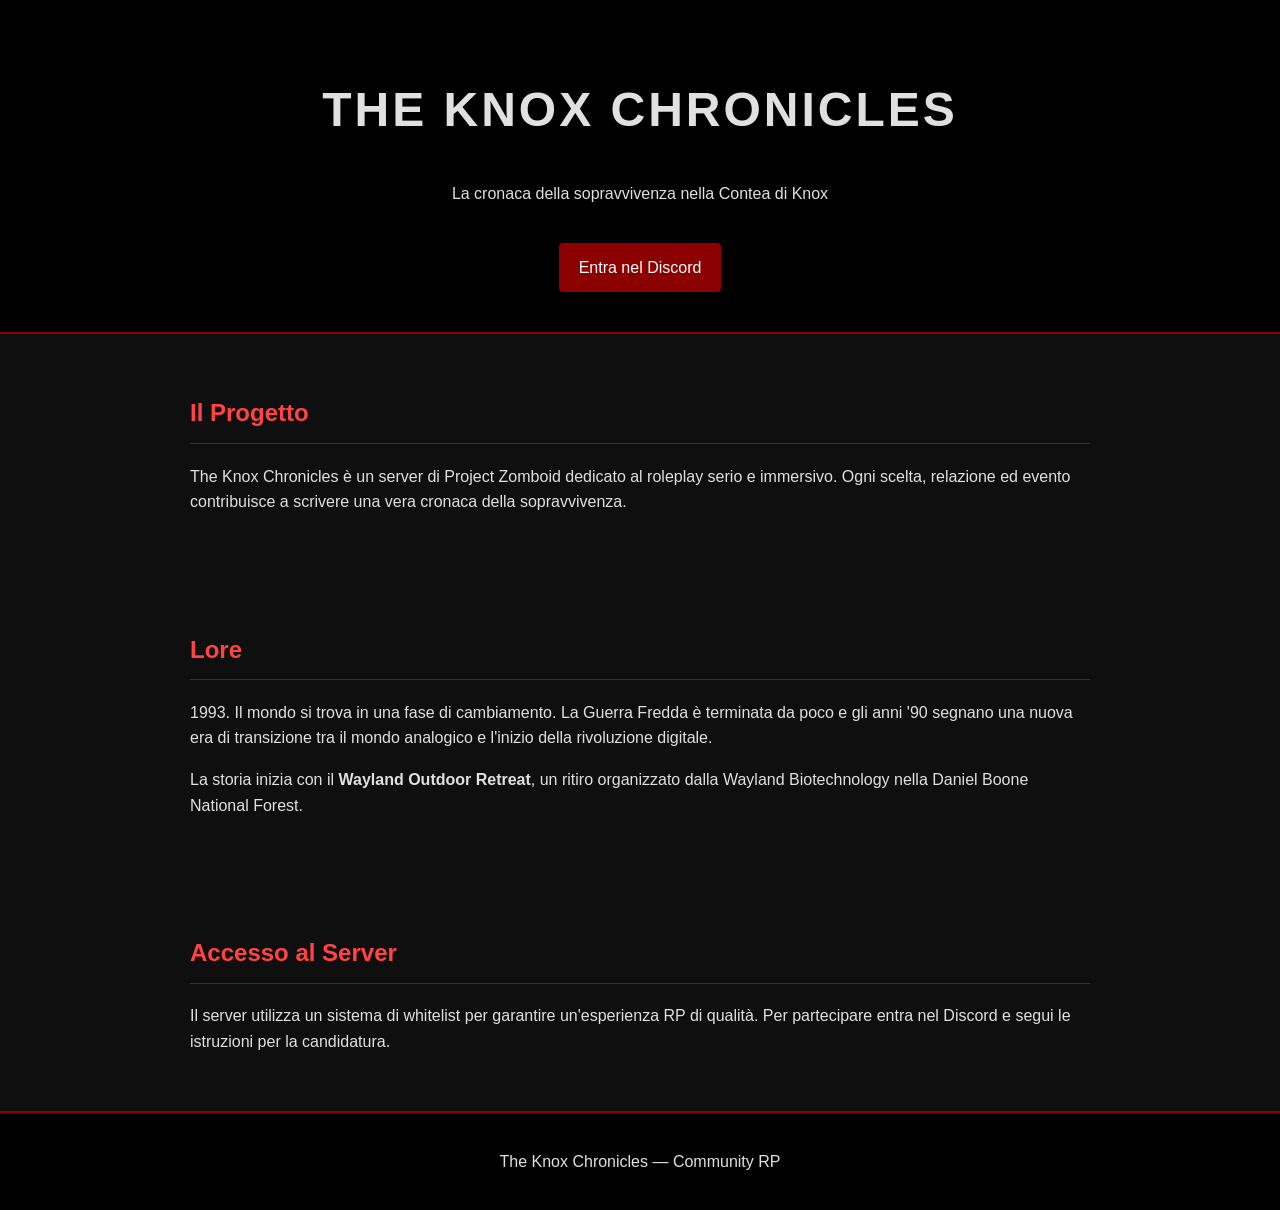
==== index.html @ f71d2acb "Create index.html" ====
<!DOCTYPE html>
<html lang="it">
<head>
<meta charset="UTF-8">
<title>The Knox Chronicles</title>
<style>

body{
font-family: Arial, sans-serif;
background:#0f0f0f;
color:#e0e0e0;
margin:0;
line-height:1.6;
}

header{
background:#000;
padding:40px;
text-align:center;
border-bottom:2px solid #8b0000;
}

h1{
font-size:48px;
letter-spacing:3px;
}

section{
max-width:900px;
margin:auto;
padding:40px 20px;
}

h2{
color:#ff4444;
border-bottom:1px solid #333;
padding-bottom:10px;
}

.discord{
display:inline-block;
padding:12px 20px;
background:#8b0000;
color:white;
text-decoration:none;
margin-top:20px;
border-radius:4px;
}

footer{
text-align:center;
padding:20px;
background:#000;
border-top:2px solid #8b0000;
}

</style>
</head>

<body>

<header>
<h1>THE KNOX CHRONICLES</h1>
<p>La cronaca della sopravvivenza nella Contea di Knox</p>
<a class="discord" href="https://discord.gg/CyHWagcdwy">Entra nel Discord</a>
</header>

<section>
<h2>Il Progetto</h2>
<p>
The Knox Chronicles è un server di Project Zomboid dedicato al roleplay serio e immersivo.
Ogni scelta, relazione ed evento contribuisce a scrivere una vera cronaca della sopravvivenza.
</p>
</section>

<section>
<h2>Lore</h2>
<p>
1993. Il mondo si trova in una fase di cambiamento. La Guerra Fredda è terminata da poco
e gli anni '90 segnano una nuova era di transizione tra il mondo analogico e l'inizio
della rivoluzione digitale.
</p>

<p>
La storia inizia con il <strong>Wayland Outdoor Retreat</strong>, un ritiro organizzato
dalla Wayland Biotechnology nella Daniel Boone National Forest.
</p>
</section>

<section>
<h2>Accesso al Server</h2>
<p>
Il server utilizza un sistema di whitelist per garantire un'esperienza RP di qualità.
Per partecipare entra nel Discord e segui le istruzioni per la candidatura.
</p>
</section>

<footer>
<p>The Knox Chronicles — Community RP</p>
</footer>

</body>
</html>
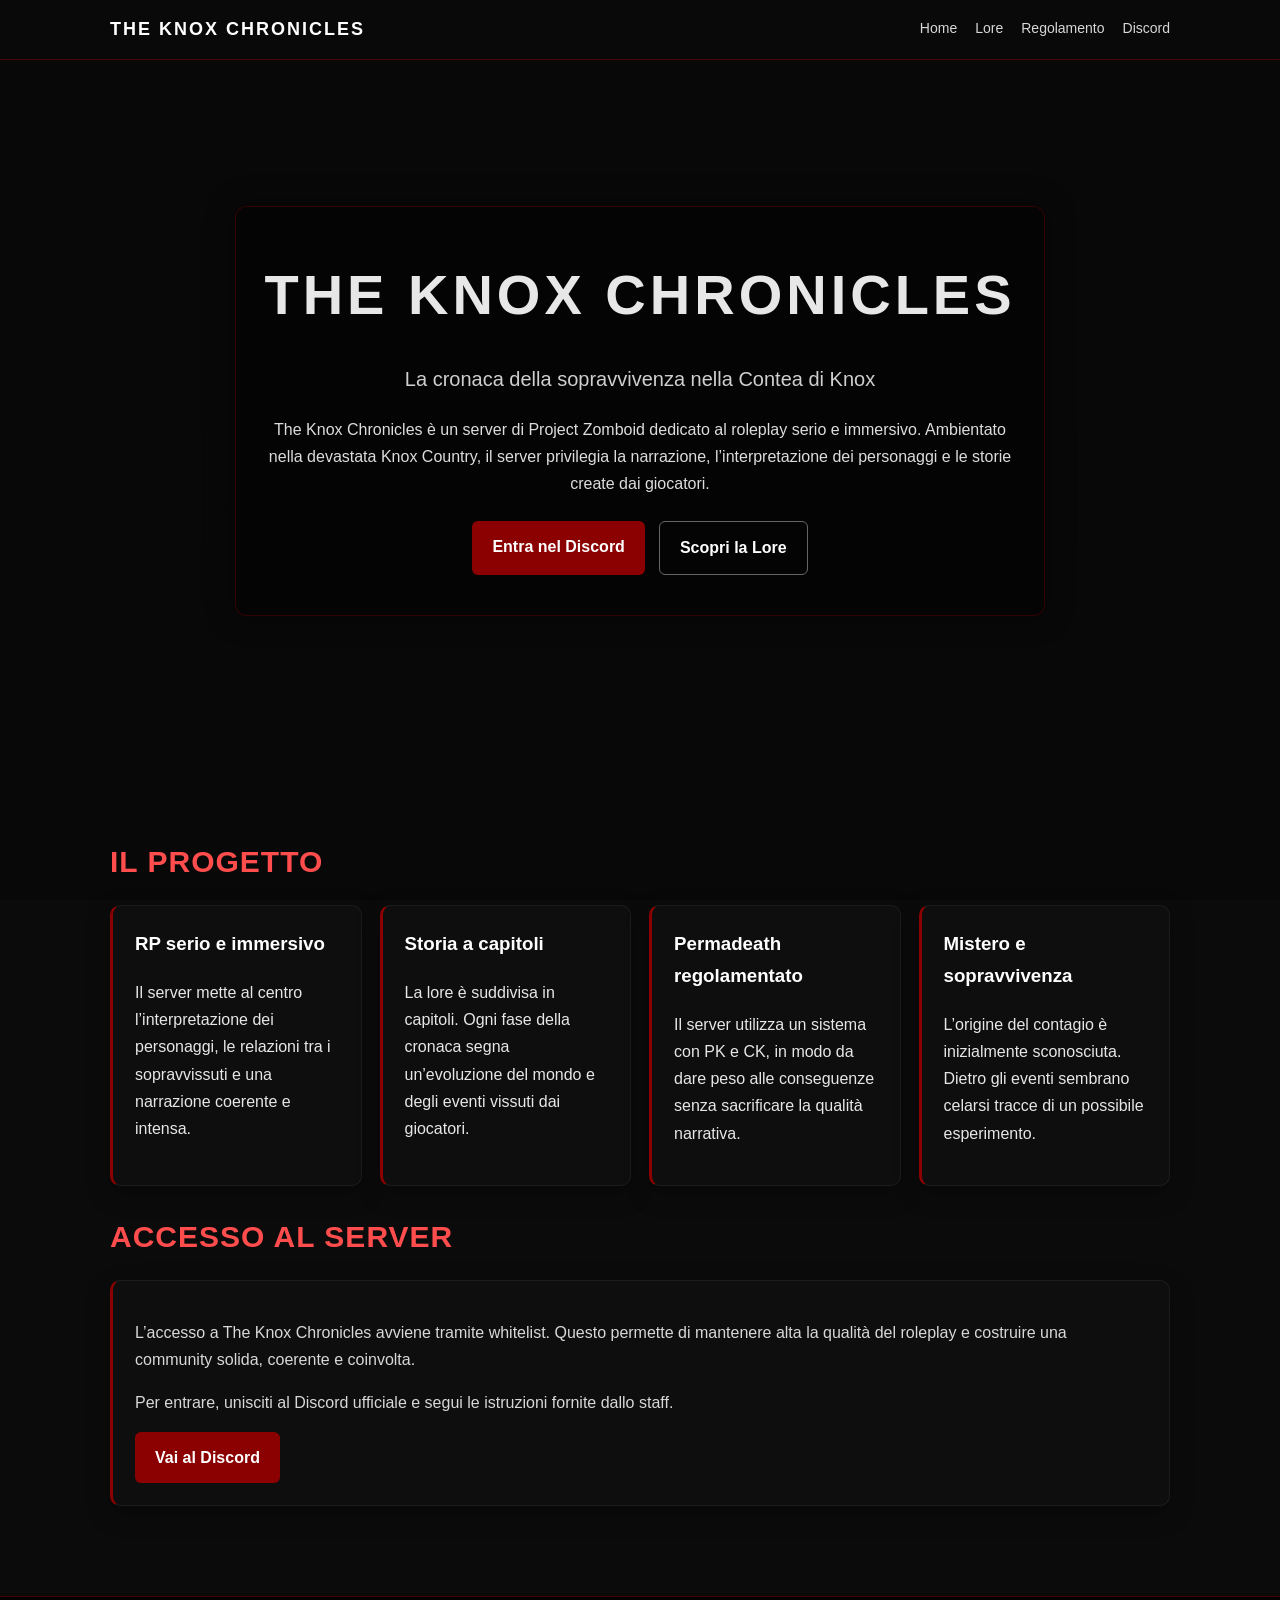
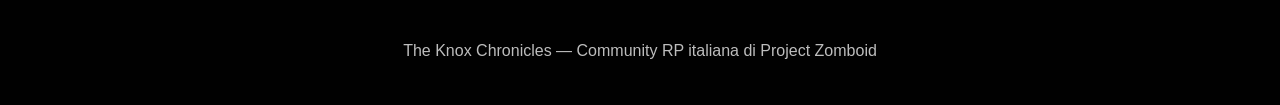
==== commit 919c4a32: "Update index.html" ====
--- a/index.html
+++ b/index.html
@@ -1,103 +1,92 @@
 <!DOCTYPE html>
 <html lang="it">
 <head>
-<meta charset="UTF-8">
-<title>The Knox Chronicles</title>
-<style>
+  <meta charset="UTF-8">
+  <meta name="viewport" content="width=device-width, initial-scale=1.0">
+  <title>The Knox Chronicles</title>
+  <link rel="stylesheet" href="style.css">
+</head>
+<body>
+  <nav class="navbar">
+    <div class="nav-container">
+      <div class="brand">THE KNOX CHRONICLES</div>
+      <div class="nav-links">
+        <a href="index.html">Home</a>
+        <a href="lore.html">Lore</a>
+        <a href="regolamento.html">Regolamento</a>
+        <a href="https://discord.gg/CyHWagcdwy" target="_blank">Discord</a>
+      </div>
+    </div>
+  </nav>
 
-body{
-font-family: Arial, sans-serif;
-background:#0f0f0f;
-color:#e0e0e0;
-margin:0;
-line-height:1.6;
-}
+  <header class="hero">
+    <div class="hero-content">
+      <h1>The Knox Chronicles</h1>
+      <p class="subtitle">La cronaca della sopravvivenza nella Contea di Knox</p>
+      <p class="lead">
+        The Knox Chronicles è un server di Project Zomboid dedicato al roleplay serio e immersivo.
+        Ambientato nella devastata Knox Country, il server privilegia la narrazione, l’interpretazione
+        dei personaggi e le storie create dai giocatori.
+      </p>
+      <div class="hero-buttons">
+        <a class="btn btn-primary" href="https://discord.gg/CyHWagcdwy" target="_blank">Entra nel Discord</a>
+        <a class="btn btn-secondary" href="lore.html">Scopri la Lore</a>
+      </div>
+    </div>
+  </header>
 
-header{
-background:#000;
-padding:40px;
-text-align:center;
-border-bottom:2px solid #8b0000;
-}
+  <main class="container">
+    <section class="section">
+      <h2 class="section-title">Il Progetto</h2>
+      <div class="grid">
+        <div class="card">
+          <h3>RP serio e immersivo</h3>
+          <p>
+            Il server mette al centro l’interpretazione dei personaggi, le relazioni tra i sopravvissuti
+            e una narrazione coerente e intensa.
+          </p>
+        </div>
+        <div class="card">
+          <h3>Storia a capitoli</h3>
+          <p>
+            La lore è suddivisa in capitoli. Ogni fase della cronaca segna un’evoluzione del mondo
+            e degli eventi vissuti dai giocatori.
+          </p>
+        </div>
+        <div class="card">
+          <h3>Permadeath regolamentato</h3>
+          <p>
+            Il server utilizza un sistema con PK e CK, in modo da dare peso alle conseguenze senza
+            sacrificare la qualità narrativa.
+          </p>
+        </div>
+        <div class="card">
+          <h3>Mistero e sopravvivenza</h3>
+          <p>
+            L’origine del contagio è inizialmente sconosciuta. Dietro gli eventi sembrano celarsi
+            tracce di un possibile esperimento.
+          </p>
+        </div>
+      </div>
+    </section>
 
-h1{
-font-size:48px;
-letter-spacing:3px;
-}
+    <section class="section">
+      <h2 class="section-title">Accesso al Server</h2>
+      <div class="card">
+        <p class="section-text">
+          L’accesso a The Knox Chronicles avviene tramite whitelist. Questo permette di mantenere
+          alta la qualità del roleplay e costruire una community solida, coerente e coinvolta.
+        </p>
+        <p class="section-text">
+          Per entrare, unisciti al Discord ufficiale e segui le istruzioni fornite dallo staff.
+        </p>
+        <a class="btn btn-primary" href="https://discord.gg/CyHWagcdwy" target="_blank">Vai al Discord</a>
+      </div>
+    </section>
+  </main>
 
-section{
-max-width:900px;
-margin:auto;
-padding:40px 20px;
-}
-
-h2{
-color:#ff4444;
-border-bottom:1px solid #333;
-padding-bottom:10px;
-}
-
-.discord{
-display:inline-block;
-padding:12px 20px;
-background:#8b0000;
-color:white;
-text-decoration:none;
-margin-top:20px;
-border-radius:4px;
-}
-
-footer{
-text-align:center;
-padding:20px;
-background:#000;
-border-top:2px solid #8b0000;
-}
-
-</style>
-</head>
-
-<body>
-
-<header>
-<h1>THE KNOX CHRONICLES</h1>
-<p>La cronaca della sopravvivenza nella Contea di Knox</p>
-<a class="discord" href="https://discord.gg/CyHWagcdwy">Entra nel Discord</a>
-</header>
-
-<section>
-<h2>Il Progetto</h2>
-<p>
-The Knox Chronicles è un server di Project Zomboid dedicato al roleplay serio e immersivo.
-Ogni scelta, relazione ed evento contribuisce a scrivere una vera cronaca della sopravvivenza.
-</p>
-</section>
-
-<section>
-<h2>Lore</h2>
-<p>
-1993. Il mondo si trova in una fase di cambiamento. La Guerra Fredda è terminata da poco
-e gli anni '90 segnano una nuova era di transizione tra il mondo analogico e l'inizio
-della rivoluzione digitale.
-</p>
-
-<p>
-La storia inizia con il <strong>Wayland Outdoor Retreat</strong>, un ritiro organizzato
-dalla Wayland Biotechnology nella Daniel Boone National Forest.
-</p>
-</section>
-
-<section>
-<h2>Accesso al Server</h2>
-<p>
-Il server utilizza un sistema di whitelist per garantire un'esperienza RP di qualità.
-Per partecipare entra nel Discord e segui le istruzioni per la candidatura.
-</p>
-</section>
-
-<footer>
-<p>The Knox Chronicles — Community RP</p>
-</footer>
-
+  <footer class="footer">
+    <p>The Knox Chronicles — Community RP italiana di Project Zomboid</p>
+  </footer>
 </body>
 </html>
--- a/style.css
+++ b/style.css
@@ -0,0 +1,248 @@
+* {
+  box-sizing: border-box;
+}
+
+html {
+  scroll-behavior: smooth;
+}
+
+body {
+  margin: 0;
+  font-family: Arial, sans-serif;
+  background: #0b0b0b;
+  color: #e7e7e7;
+  line-height: 1.7;
+  background-image:
+    linear-gradient(rgba(8, 8, 8, 0.92), rgba(8, 8, 8, 0.96)),
+    url("https://images.unsplash.com/photo-1500530855697-b586d89ba3ee?auto=format&fit=crop&w=1600&q=80");
+  background-size: cover;
+  background-position: center;
+  background-attachment: fixed;
+}
+
+a {
+  color: inherit;
+  text-decoration: none;
+}
+
+.navbar {
+  position: sticky;
+  top: 0;
+  z-index: 1000;
+  background: rgba(10, 10, 10, 0.92);
+  backdrop-filter: blur(6px);
+  border-bottom: 1px solid rgba(139, 0, 0, 0.5);
+}
+
+.nav-container {
+  max-width: 1100px;
+  margin: 0 auto;
+  padding: 14px 20px;
+  display: flex;
+  justify-content: space-between;
+  align-items: center;
+}
+
+.brand {
+  font-size: 18px;
+  font-weight: bold;
+  letter-spacing: 2px;
+  color: #ffffff;
+}
+
+.nav-links {
+  display: flex;
+  gap: 18px;
+  flex-wrap: wrap;
+}
+
+.nav-links a {
+  color: #d7d7d7;
+  font-size: 14px;
+  transition: 0.2s ease;
+}
+
+.nav-links a:hover {
+  color: #ff4d4d;
+}
+
+.hero {
+  min-height: 78vh;
+  display: flex;
+  align-items: center;
+  justify-content: center;
+  text-align: center;
+  padding: 80px 20px;
+}
+
+.hero-content {
+  max-width: 900px;
+  background: rgba(0, 0, 0, 0.45);
+  border: 1px solid rgba(139, 0, 0, 0.35);
+  padding: 40px 24px;
+  border-radius: 12px;
+  box-shadow: 0 0 30px rgba(0,0,0,0.45);
+}
+
+.hero h1 {
+  margin: 0 0 10px;
+  font-size: 56px;
+  letter-spacing: 4px;
+  text-transform: uppercase;
+}
+
+.subtitle {
+  color: #cfcfcf;
+  font-size: 20px;
+  margin-bottom: 20px;
+}
+
+.lead {
+  color: #dddddd;
+  max-width: 760px;
+  margin: 0 auto 24px;
+}
+
+.hero-buttons {
+  display: flex;
+  justify-content: center;
+  gap: 14px;
+  flex-wrap: wrap;
+  margin-top: 20px;
+}
+
+.btn {
+  display: inline-block;
+  padding: 12px 20px;
+  border-radius: 6px;
+  font-weight: bold;
+  transition: 0.2s ease;
+}
+
+.btn-primary {
+  background: #8b0000;
+  color: #fff;
+}
+
+.btn-primary:hover {
+  background: #a30000;
+}
+
+.btn-secondary {
+  background: transparent;
+  color: #fff;
+  border: 1px solid #666;
+}
+
+.btn-secondary:hover {
+  border-color: #ff4d4d;
+  color: #ff4d4d;
+}
+
+.container {
+  max-width: 1100px;
+  margin: 0 auto;
+  padding: 50px 20px;
+}
+
+.grid {
+  display: grid;
+  grid-template-columns: repeat(auto-fit, minmax(240px, 1fr));
+  gap: 18px;
+}
+
+.card {
+  background: rgba(15, 15, 15, 0.88);
+  border: 1px solid rgba(255, 255, 255, 0.06);
+  border-left: 3px solid #8b0000;
+  border-radius: 10px;
+  padding: 22px;
+  box-shadow: 0 8px 24px rgba(0,0,0,0.25);
+}
+
+.card h3 {
+  margin-top: 0;
+  color: #ffffff;
+}
+
+.section {
+  margin-top: 10px;
+}
+
+.section-title {
+  font-size: 30px;
+  color: #ff4d4d;
+  margin-bottom: 18px;
+  text-transform: uppercase;
+  letter-spacing: 1px;
+}
+
+.section-text {
+  color: #d8d8d8;
+}
+
+.page-header {
+  padding: 70px 20px 30px;
+  text-align: center;
+}
+
+.page-header h1 {
+  font-size: 44px;
+  margin-bottom: 10px;
+  letter-spacing: 3px;
+  text-transform: uppercase;
+}
+
+.content-panel {
+  max-width: 1000px;
+  margin: 0 auto 50px;
+  padding: 28px;
+  background: rgba(12, 12, 12, 0.9);
+  border: 1px solid rgba(139, 0, 0, 0.35);
+  border-radius: 12px;
+}
+
+.content-panel h2 {
+  color: #ff4d4d;
+  margin-top: 28px;
+}
+
+.content-panel h3 {
+  color: #ffffff;
+  margin-top: 22px;
+}
+
+.rule {
+  margin-bottom: 18px;
+  padding-left: 14px;
+  border-left: 2px solid #8b0000;
+}
+
+.footer {
+  text-align: center;
+  padding: 24px 20px;
+  background: rgba(0,0,0,0.9);
+  border-top: 1px solid rgba(139, 0, 0, 0.5);
+  color: #bdbdbd;
+  margin-top: 40px;
+}
+
+.small {
+  font-size: 14px;
+  color: #bdbdbd;
+}
+
+@media (max-width: 700px) {
+  .hero h1 {
+    font-size: 34px;
+  }
+
+  .subtitle {
+    font-size: 17px;
+  }
+
+  .nav-container {
+    flex-direction: column;
+    gap: 10px;
+  }
+}
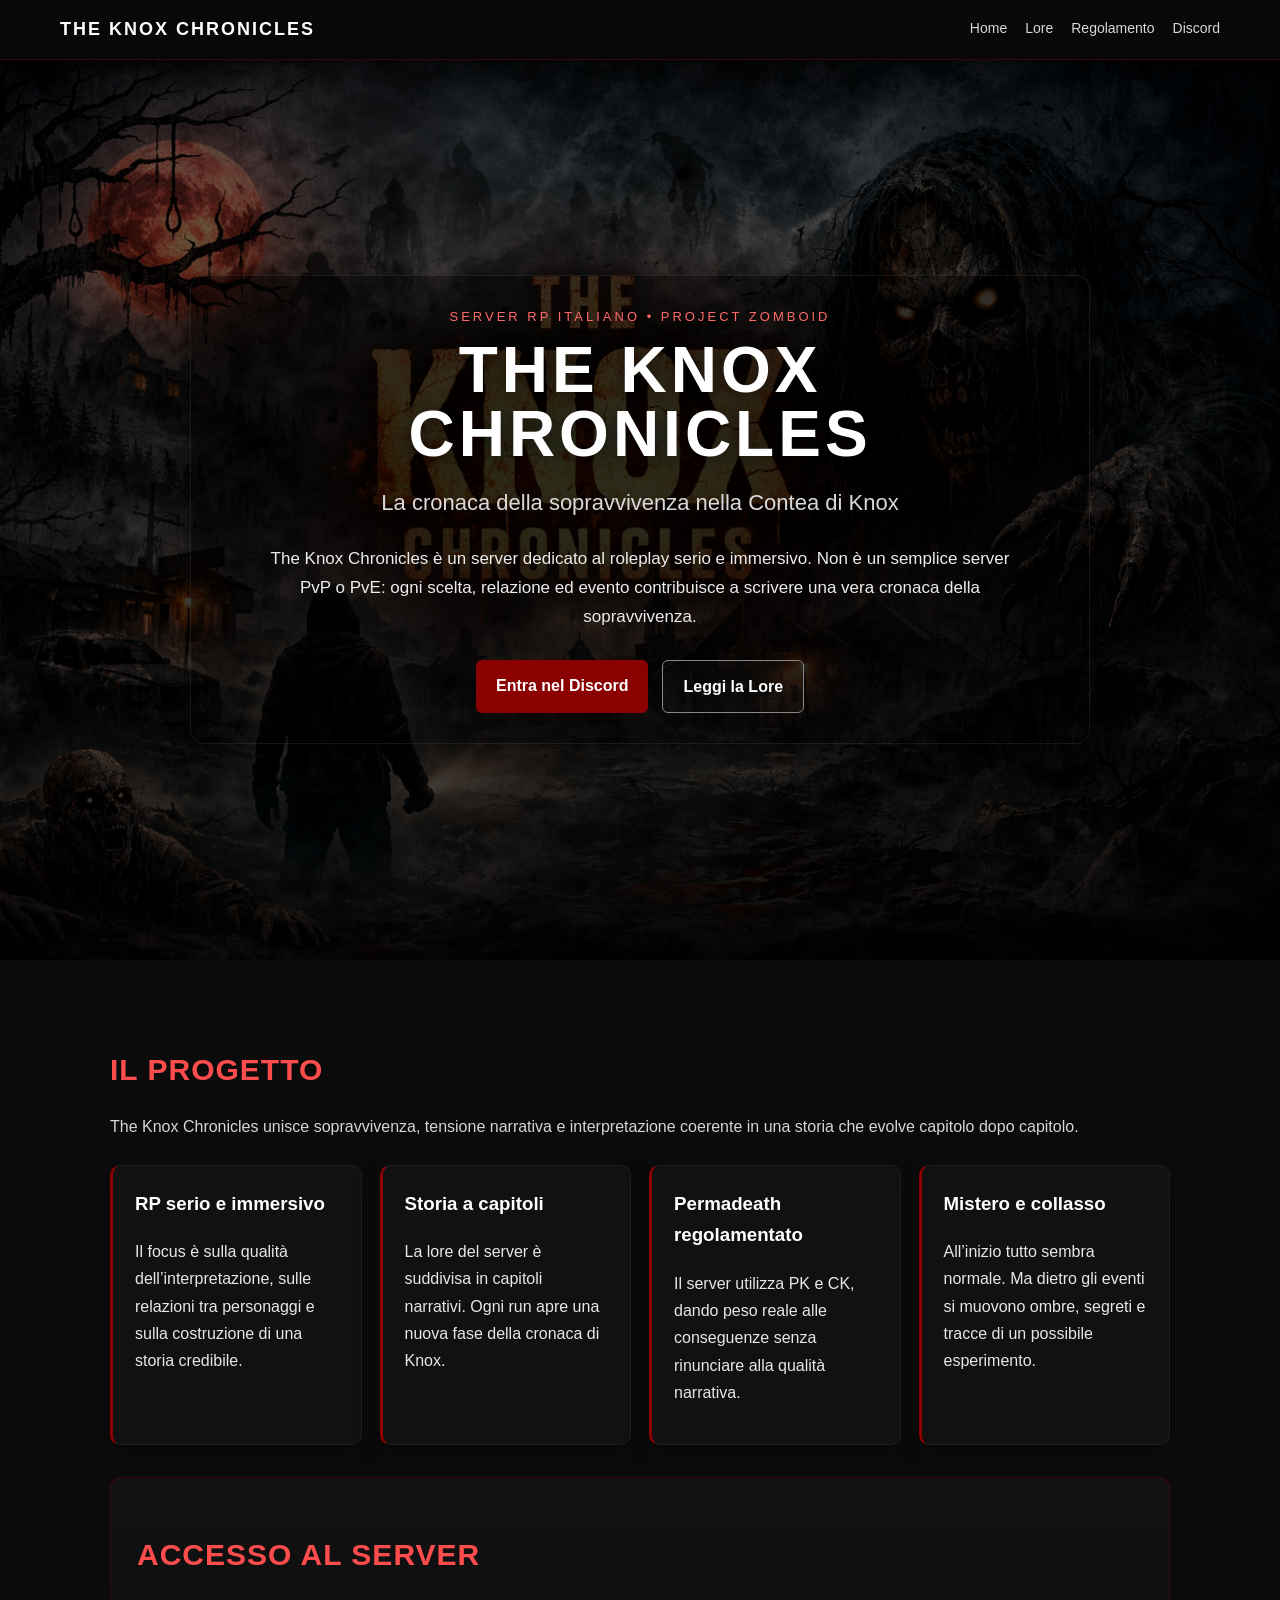
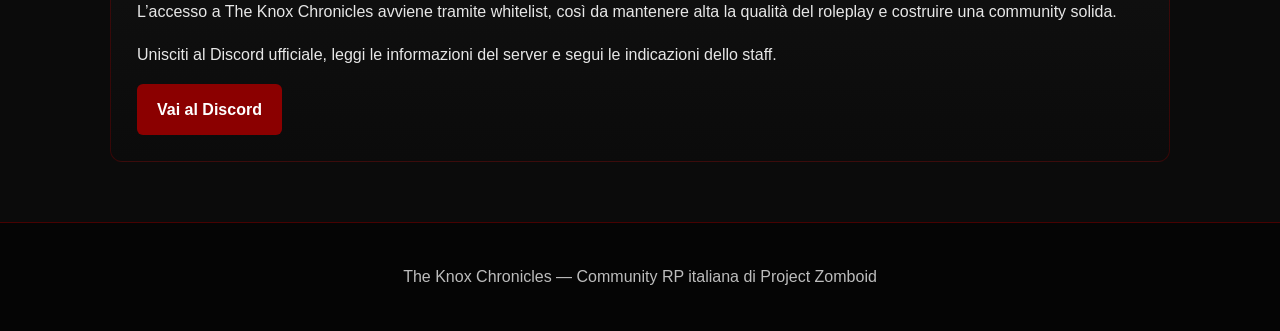
==== commit 51881fae: "Update index.html" ====
--- a/index.html
+++ b/index.html
@@ -21,64 +21,72 @@
 
   <header class="hero">
     <div class="hero-content">
+      <div class="hero-kicker">Server RP italiano • Project Zomboid</div>
       <h1>The Knox Chronicles</h1>
       <p class="subtitle">La cronaca della sopravvivenza nella Contea di Knox</p>
       <p class="lead">
-        The Knox Chronicles è un server di Project Zomboid dedicato al roleplay serio e immersivo.
-        Ambientato nella devastata Knox Country, il server privilegia la narrazione, l’interpretazione
-        dei personaggi e le storie create dai giocatori.
+        The Knox Chronicles è un server dedicato al roleplay serio e immersivo.
+        Non è un semplice server PvP o PvE: ogni scelta, relazione ed evento contribuisce
+        a scrivere una vera cronaca della sopravvivenza.
       </p>
       <div class="hero-buttons">
         <a class="btn btn-primary" href="https://discord.gg/CyHWagcdwy" target="_blank">Entra nel Discord</a>
-        <a class="btn btn-secondary" href="lore.html">Scopri la Lore</a>
+        <a class="btn btn-secondary" href="lore.html">Leggi la Lore</a>
       </div>
     </div>
   </header>
 
   <main class="container">
-    <section class="section">
+    <section>
       <h2 class="section-title">Il Progetto</h2>
+      <p class="section-intro">
+        The Knox Chronicles unisce sopravvivenza, tensione narrativa e interpretazione coerente
+        in una storia che evolve capitolo dopo capitolo.
+      </p>
+
       <div class="grid">
         <div class="card">
           <h3>RP serio e immersivo</h3>
           <p>
-            Il server mette al centro l’interpretazione dei personaggi, le relazioni tra i sopravvissuti
-            e una narrazione coerente e intensa.
+            Il focus è sulla qualità dell’interpretazione, sulle relazioni tra personaggi
+            e sulla costruzione di una storia credibile.
           </p>
         </div>
+
         <div class="card">
           <h3>Storia a capitoli</h3>
           <p>
-            La lore è suddivisa in capitoli. Ogni fase della cronaca segna un’evoluzione del mondo
-            e degli eventi vissuti dai giocatori.
+            La lore del server è suddivisa in capitoli narrativi. Ogni run apre una nuova fase
+            della cronaca di Knox.
           </p>
         </div>
+
         <div class="card">
           <h3>Permadeath regolamentato</h3>
           <p>
-            Il server utilizza un sistema con PK e CK, in modo da dare peso alle conseguenze senza
-            sacrificare la qualità narrativa.
+            Il server utilizza PK e CK, dando peso reale alle conseguenze senza rinunciare
+            alla qualità narrativa.
           </p>
         </div>
+
         <div class="card">
-          <h3>Mistero e sopravvivenza</h3>
+          <h3>Mistero e collasso</h3>
           <p>
-            L’origine del contagio è inizialmente sconosciuta. Dietro gli eventi sembrano celarsi
-            tracce di un possibile esperimento.
+            All’inizio tutto sembra normale. Ma dietro gli eventi si muovono ombre, segreti
+            e tracce di un possibile esperimento.
           </p>
         </div>
       </div>
-    </section>
 
-    <section class="section">
-      <h2 class="section-title">Accesso al Server</h2>
-      <div class="card">
-        <p class="section-text">
-          L’accesso a The Knox Chronicles avviene tramite whitelist. Questo permette di mantenere
-          alta la qualità del roleplay e costruire una community solida, coerente e coinvolta.
+      <div class="cta-panel">
+        <h2 class="section-title">Accesso al Server</h2>
+        <p>
+          L’accesso a The Knox Chronicles avviene tramite whitelist, così da mantenere alta
+          la qualità del roleplay e costruire una community solida.
         </p>
-        <p class="section-text">
-          Per entrare, unisciti al Discord ufficiale e segui le istruzioni fornite dallo staff.
+        <p>
+          Unisciti al Discord ufficiale, leggi le informazioni del server e segui le indicazioni
+          dello staff.
         </p>
         <a class="btn btn-primary" href="https://discord.gg/CyHWagcdwy" target="_blank">Vai al Discord</a>
       </div>
--- a/style.css
+++ b/style.css
@@ -12,12 +12,6 @@
   background: #0b0b0b;
   color: #e7e7e7;
   line-height: 1.7;
-  background-image:
-    linear-gradient(rgba(8, 8, 8, 0.92), rgba(8, 8, 8, 0.96)),
-    url("https://images.unsplash.com/photo-1500530855697-b586d89ba3ee?auto=format&fit=crop&w=1600&q=80");
-  background-size: cover;
-  background-position: center;
-  background-attachment: fixed;
 }
 
 a {
@@ -29,13 +23,13 @@
   position: sticky;
   top: 0;
   z-index: 1000;
-  background: rgba(10, 10, 10, 0.92);
+  background: rgba(8, 8, 8, 0.9);
   backdrop-filter: blur(6px);
-  border-bottom: 1px solid rgba(139, 0, 0, 0.5);
+  border-bottom: 1px solid rgba(139, 0, 0, 0.4);
 }
 
 .nav-container {
-  max-width: 1100px;
+  max-width: 1200px;
   margin: 0 auto;
   padding: 14px 20px;
   display: flex;
@@ -47,7 +41,7 @@
   font-size: 18px;
   font-weight: bold;
   letter-spacing: 2px;
-  color: #ffffff;
+  color: #fff;
 }
 
 .nav-links {
@@ -63,44 +57,62 @@
 }
 
 .nav-links a:hover {
-  color: #ff4d4d;
+  color: #ff5c5c;
 }
 
 .hero {
-  min-height: 78vh;
+  min-height: 100vh;
   display: flex;
   align-items: center;
   justify-content: center;
+  padding: 80px 20px;
   text-align: center;
-  padding: 80px 20px;
+  background-image:
+    linear-gradient(rgba(0, 0, 0, 0.55), rgba(0, 0, 0, 0.82)),
+    url("image.png");
+  background-size: cover;
+  background-position: center;
+  background-repeat: no-repeat;
 }
 
 .hero-content {
   max-width: 900px;
+  padding: 30px;
+  border-radius: 14px;
   background: rgba(0, 0, 0, 0.45);
-  border: 1px solid rgba(139, 0, 0, 0.35);
-  padding: 40px 24px;
-  border-radius: 12px;
-  box-shadow: 0 0 30px rgba(0,0,0,0.45);
+  border: 1px solid rgba(255, 255, 255, 0.08);
+  box-shadow: 0 10px 30px rgba(0,0,0,0.45);
+}
+
+.hero-kicker {
+  color: #ff6a6a;
+  text-transform: uppercase;
+  letter-spacing: 3px;
+  font-size: 13px;
+  margin-bottom: 10px;
 }
 
 .hero h1 {
-  margin: 0 0 10px;
-  font-size: 56px;
+  margin: 0;
+  font-size: 64px;
+  line-height: 1;
+  text-transform: uppercase;
   letter-spacing: 4px;
-  text-transform: uppercase;
+  color: #ffffff;
+  text-shadow: 0 4px 18px rgba(0,0,0,0.65);
 }
 
 .subtitle {
-  color: #cfcfcf;
-  font-size: 20px;
-  margin-bottom: 20px;
+  margin-top: 18px;
+  font-size: 22px;
+  color: #d9d9d9;
 }
 
 .lead {
-  color: #dddddd;
   max-width: 760px;
-  margin: 0 auto 24px;
+  margin: 24px auto 0;
+  color: #ececec;
+  font-size: 17px;
 }
 
 .hero-buttons {
@@ -108,7 +120,7 @@
   justify-content: center;
   gap: 14px;
   flex-wrap: wrap;
-  margin-top: 20px;
+  margin-top: 28px;
 }
 
 .btn {
@@ -129,20 +141,33 @@
 }
 
 .btn-secondary {
-  background: transparent;
-  color: #fff;
-  border: 1px solid #666;
+  border: 1px solid #888;
+  color: #fff;
+  background: rgba(255,255,255,0.02);
 }
 
 .btn-secondary:hover {
-  border-color: #ff4d4d;
-  color: #ff4d4d;
+  border-color: #ff5c5c;
+  color: #ff5c5c;
 }
 
 .container {
   max-width: 1100px;
   margin: 0 auto;
-  padding: 50px 20px;
+  padding: 60px 20px;
+}
+
+.section-title {
+  font-size: 30px;
+  color: #ff4d4d;
+  margin-bottom: 18px;
+  text-transform: uppercase;
+  letter-spacing: 1px;
+}
+
+.section-intro {
+  color: #d5d5d5;
+  margin-bottom: 24px;
 }
 
 .grid {
@@ -152,38 +177,31 @@
 }
 
 .card {
-  background: rgba(15, 15, 15, 0.88);
-  border: 1px solid rgba(255, 255, 255, 0.06);
+  background: #111111;
+  border: 1px solid rgba(255,255,255,0.06);
   border-left: 3px solid #8b0000;
   border-radius: 10px;
   padding: 22px;
-  box-shadow: 0 8px 24px rgba(0,0,0,0.25);
+  box-shadow: 0 8px 24px rgba(0,0,0,0.22);
 }
 
 .card h3 {
   margin-top: 0;
-  color: #ffffff;
-}
-
-.section {
-  margin-top: 10px;
-}
-
-.section-title {
-  font-size: 30px;
-  color: #ff4d4d;
-  margin-bottom: 18px;
-  text-transform: uppercase;
-  letter-spacing: 1px;
-}
-
-.section-text {
-  color: #d8d8d8;
+  color: #fff;
+}
+
+.cta-panel {
+  margin-top: 32px;
+  background: linear-gradient(180deg, #121212, #0b0b0b);
+  border: 1px solid rgba(139,0,0,0.35);
+  border-radius: 12px;
+  padding: 26px;
 }
 
 .page-header {
   padding: 70px 20px 30px;
   text-align: center;
+  background: linear-gradient(rgba(0,0,0,0.65), rgba(0,0,0,0.85));
 }
 
 .page-header h1 {
@@ -193,11 +211,16 @@
   text-transform: uppercase;
 }
 
+.small {
+  font-size: 14px;
+  color: #bdbdbd;
+}
+
 .content-panel {
   max-width: 1000px;
   margin: 0 auto 50px;
   padding: 28px;
-  background: rgba(12, 12, 12, 0.9);
+  background: rgba(12, 12, 12, 0.95);
   border: 1px solid rgba(139, 0, 0, 0.35);
   border-radius: 12px;
 }
@@ -221,24 +244,23 @@
 .footer {
   text-align: center;
   padding: 24px 20px;
-  background: rgba(0,0,0,0.9);
+  background: #050505;
   border-top: 1px solid rgba(139, 0, 0, 0.5);
   color: #bdbdbd;
-  margin-top: 40px;
-}
-
-.small {
-  font-size: 14px;
-  color: #bdbdbd;
-}
-
-@media (max-width: 700px) {
+}
+
+@media (max-width: 768px) {
   .hero h1 {
-    font-size: 34px;
+    font-size: 38px;
+    letter-spacing: 2px;
   }
 
   .subtitle {
-    font-size: 17px;
+    font-size: 18px;
+  }
+
+  .lead {
+    font-size: 16px;
   }
 
   .nav-container {
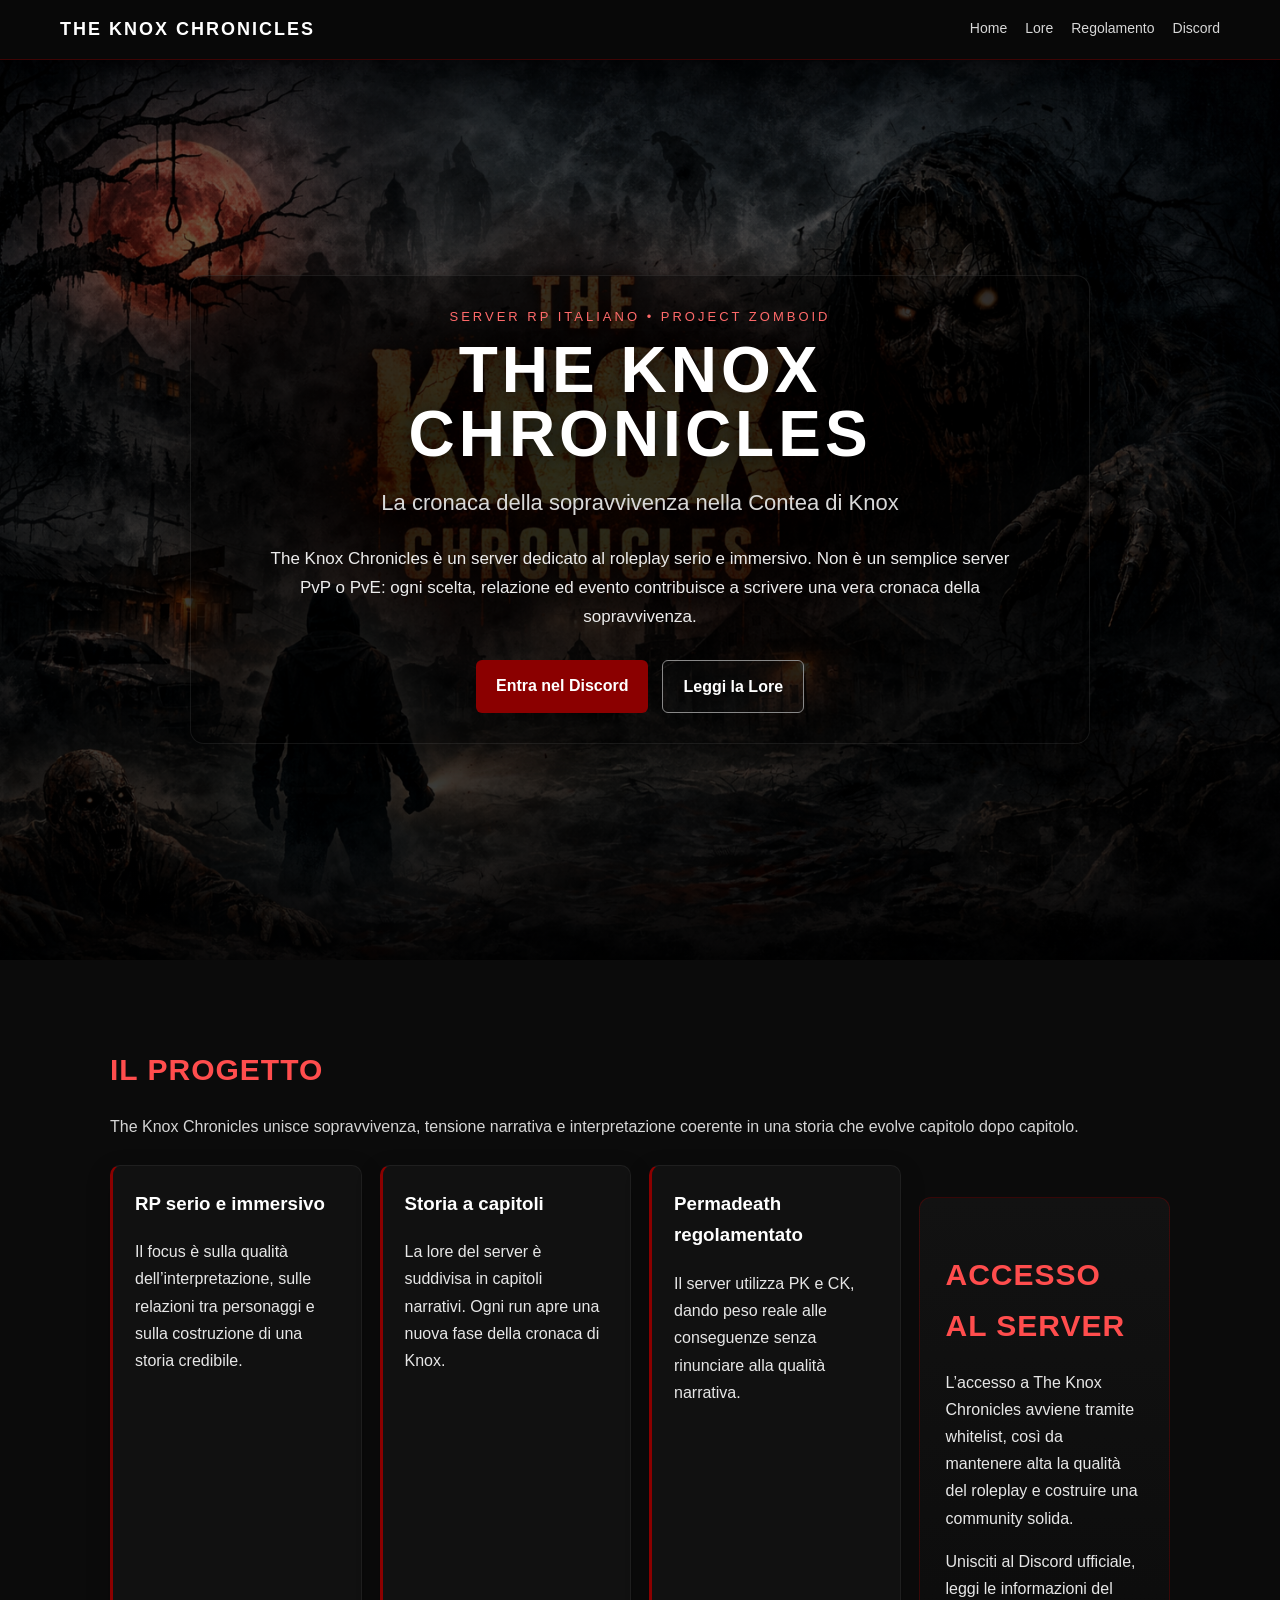
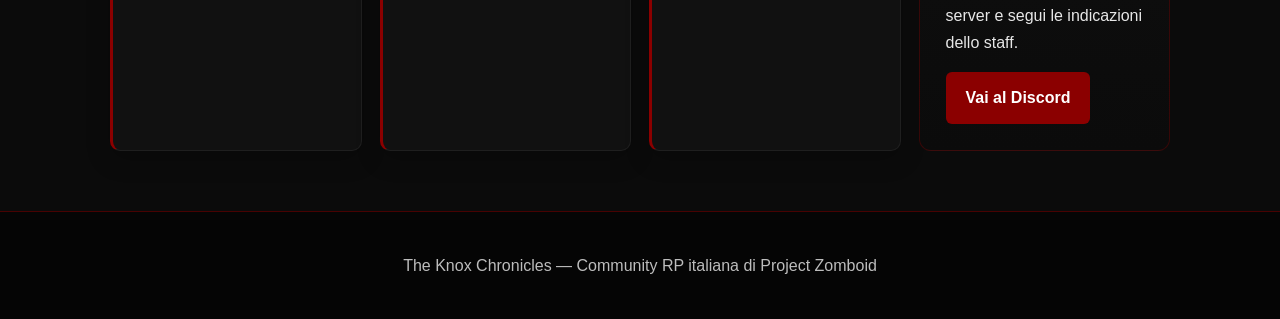
==== commit 01e2eb42: "Update index.html" ====
--- a/index.html
+++ b/index.html
@@ -69,15 +69,6 @@
           </p>
         </div>
 
-        <div class="card">
-          <h3>Mistero e collasso</h3>
-          <p>
-            All’inizio tutto sembra normale. Ma dietro gli eventi si muovono ombre, segreti
-            e tracce di un possibile esperimento.
-          </p>
-        </div>
-      </div>
-
       <div class="cta-panel">
         <h2 class="section-title">Accesso al Server</h2>
         <p>
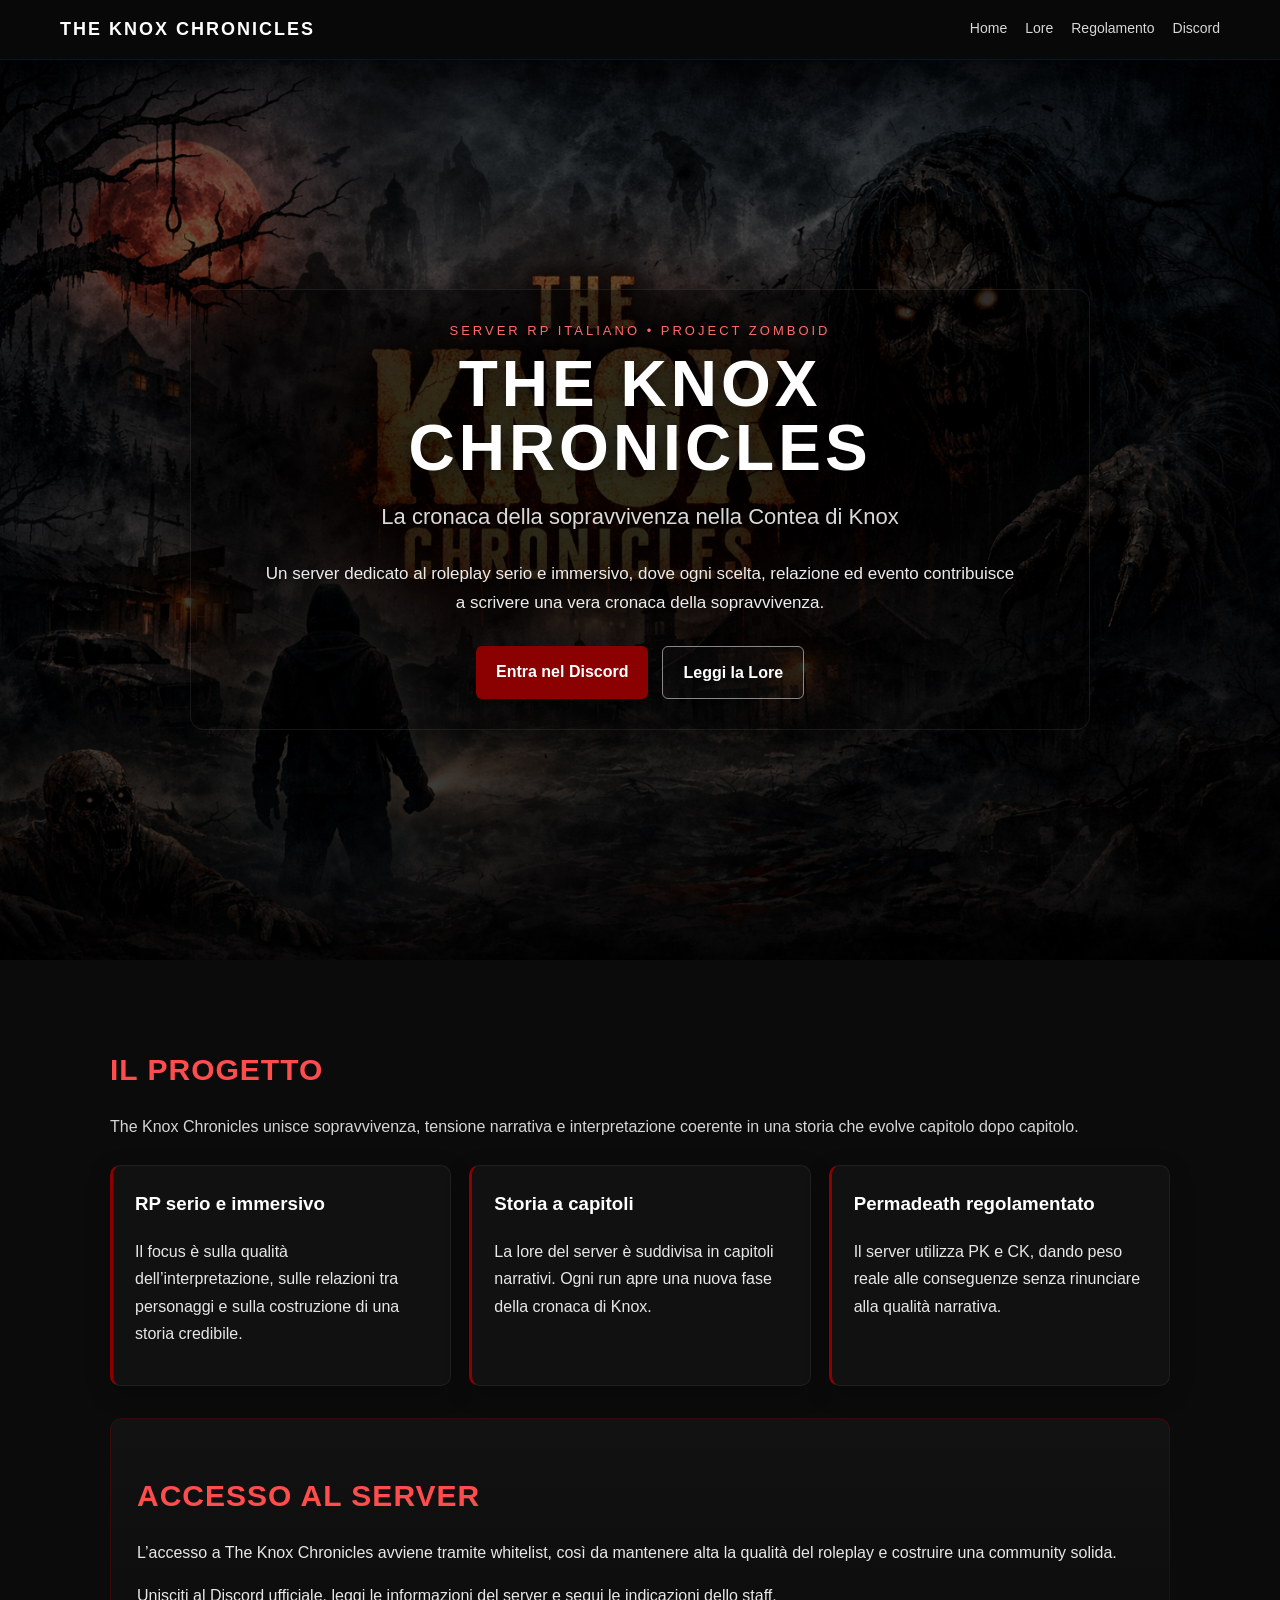
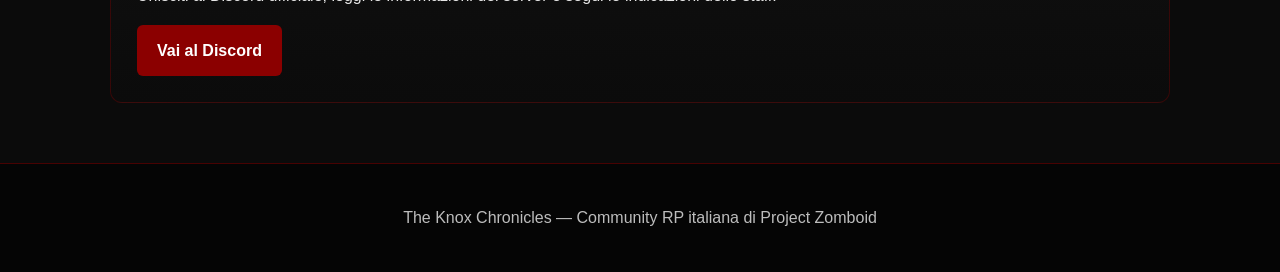
==== commit 9c136ef6: "Update index.html" ====
--- a/index.html
+++ b/index.html
@@ -19,15 +19,15 @@
     </div>
   </nav>
 
-  <header class="hero">
-    <div class="hero-content">
+  <header class="hero hero-poster">
+    <div class="hero-overlay"></div>
+    <div class="hero-content poster-content">
       <div class="hero-kicker">Server RP italiano • Project Zomboid</div>
       <h1>The Knox Chronicles</h1>
       <p class="subtitle">La cronaca della sopravvivenza nella Contea di Knox</p>
       <p class="lead">
-        The Knox Chronicles è un server dedicato al roleplay serio e immersivo.
-        Non è un semplice server PvP o PvE: ogni scelta, relazione ed evento contribuisce
-        a scrivere una vera cronaca della sopravvivenza.
+        Un server dedicato al roleplay serio e immersivo, dove ogni scelta, relazione
+        ed evento contribuisce a scrivere una vera cronaca della sopravvivenza.
       </p>
       <div class="hero-buttons">
         <a class="btn btn-primary" href="https://discord.gg/CyHWagcdwy" target="_blank">Entra nel Discord</a>
@@ -68,6 +68,7 @@
             alla qualità narrativa.
           </p>
         </div>
+      </div>
 
       <div class="cta-panel">
         <h2 class="section-title">Accesso al Server</h2>
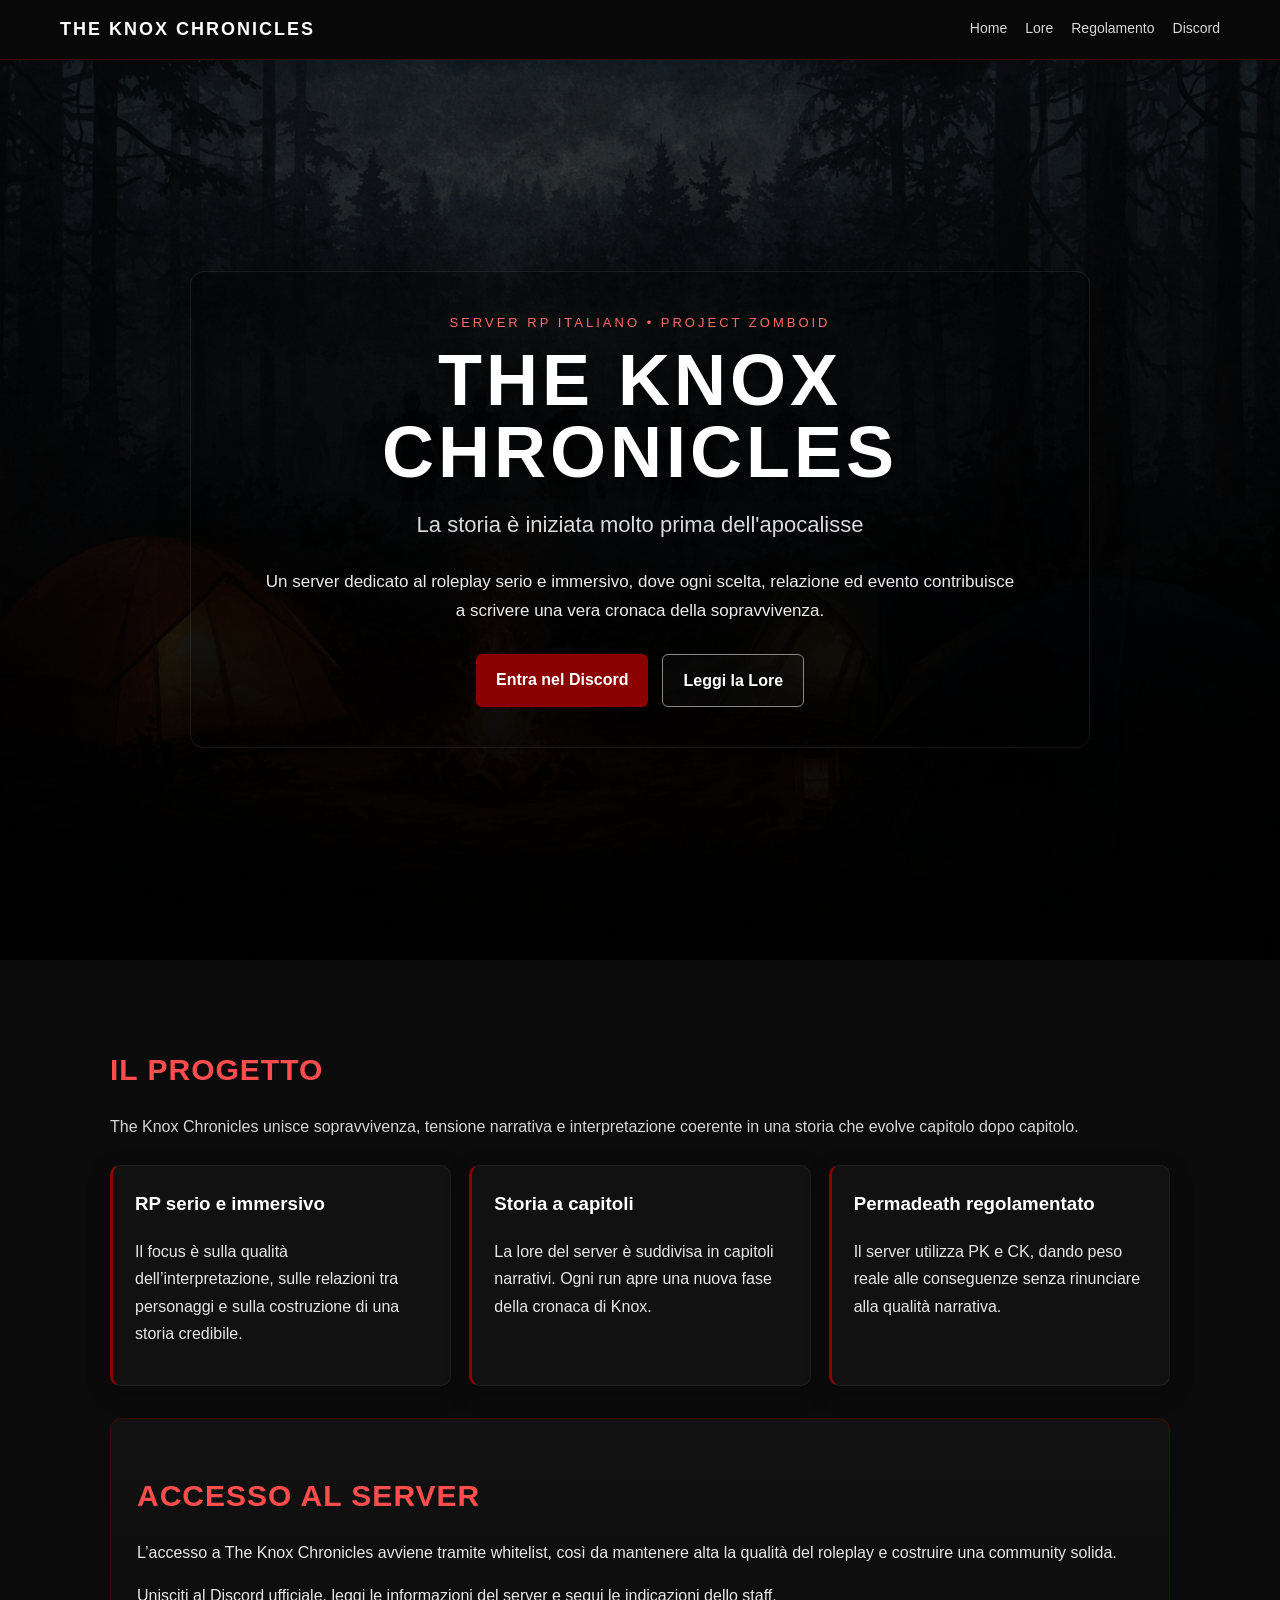
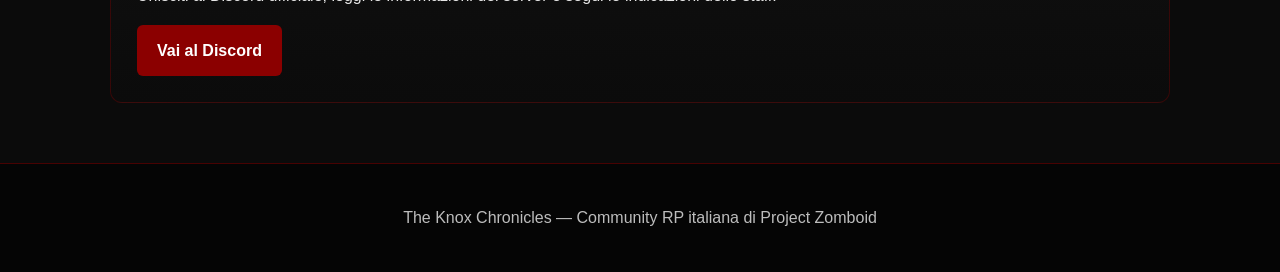
==== commit d6771551: "Update index.html" ====
--- a/index.html
+++ b/index.html
@@ -24,7 +24,7 @@
     <div class="hero-content poster-content">
       <div class="hero-kicker">Server RP italiano • Project Zomboid</div>
       <h1>The Knox Chronicles</h1>
-      <p class="subtitle">La cronaca della sopravvivenza nella Contea di Knox</p>
+      <p class="subtitle">La storia è iniziata molto prima dell'apocalisse</p>
       <p class="lead">
         Un server dedicato al roleplay serio e immersivo, dove ogni scelta, relazione
         ed evento contribuisce a scrivere una vera cronaca della sopravvivenza.
--- a/style.css
+++ b/style.css
@@ -61,18 +61,30 @@
 }
 
 .hero {
+  position: relative;
   min-height: 100vh;
   display: flex;
   align-items: center;
   justify-content: center;
   padding: 80px 20px;
   text-align: center;
-  background-image:
-    linear-gradient(rgba(0, 0, 0, 0.55), rgba(0, 0, 0, 0.82)),
-    url("image.png");
+  overflow: hidden;
+}
+
+.hero-poster {
+  background-image: url("image.png");
   background-size: cover;
   background-position: center;
   background-repeat: no-repeat;
+}
+
+.hero-overlay {
+  position: absolute;
+  inset: 0;
+  background:
+    linear-gradient(rgba(0, 0, 0, 0.35), rgba(0, 0, 0, 0.82)),
+    linear-gradient(to top, rgba(0, 0, 0, 0.95), rgba(0, 0, 0, 0.15));
+  z-index: 1;
 }
 
 .hero-content {
@@ -84,6 +96,17 @@
   box-shadow: 0 10px 30px rgba(0,0,0,0.45);
 }
 
+.poster-content {
+  position: relative;
+  z-index: 2;
+  max-width: 900px;
+  padding: 40px 24px;
+  border-radius: 14px;
+  background: rgba(0, 0, 0, 0.35);
+  border: 1px solid rgba(255, 255, 255, 0.08);
+  box-shadow: 0 10px 30px rgba(0,0,0,0.45);
+}
+
 .hero-kicker {
   color: #ff6a6a;
   text-transform: uppercase;
@@ -94,12 +117,12 @@
 
 .hero h1 {
   margin: 0;
-  font-size: 64px;
+  font-size: 72px;
   line-height: 1;
   text-transform: uppercase;
   letter-spacing: 4px;
   color: #ffffff;
-  text-shadow: 0 4px 18px rgba(0,0,0,0.65);
+  text-shadow: 0 4px 18px rgba(0,0,0,0.7);
 }
 
 .subtitle {
@@ -251,7 +274,7 @@
 
 @media (max-width: 768px) {
   .hero h1 {
-    font-size: 38px;
+    font-size: 40px;
     letter-spacing: 2px;
   }
 
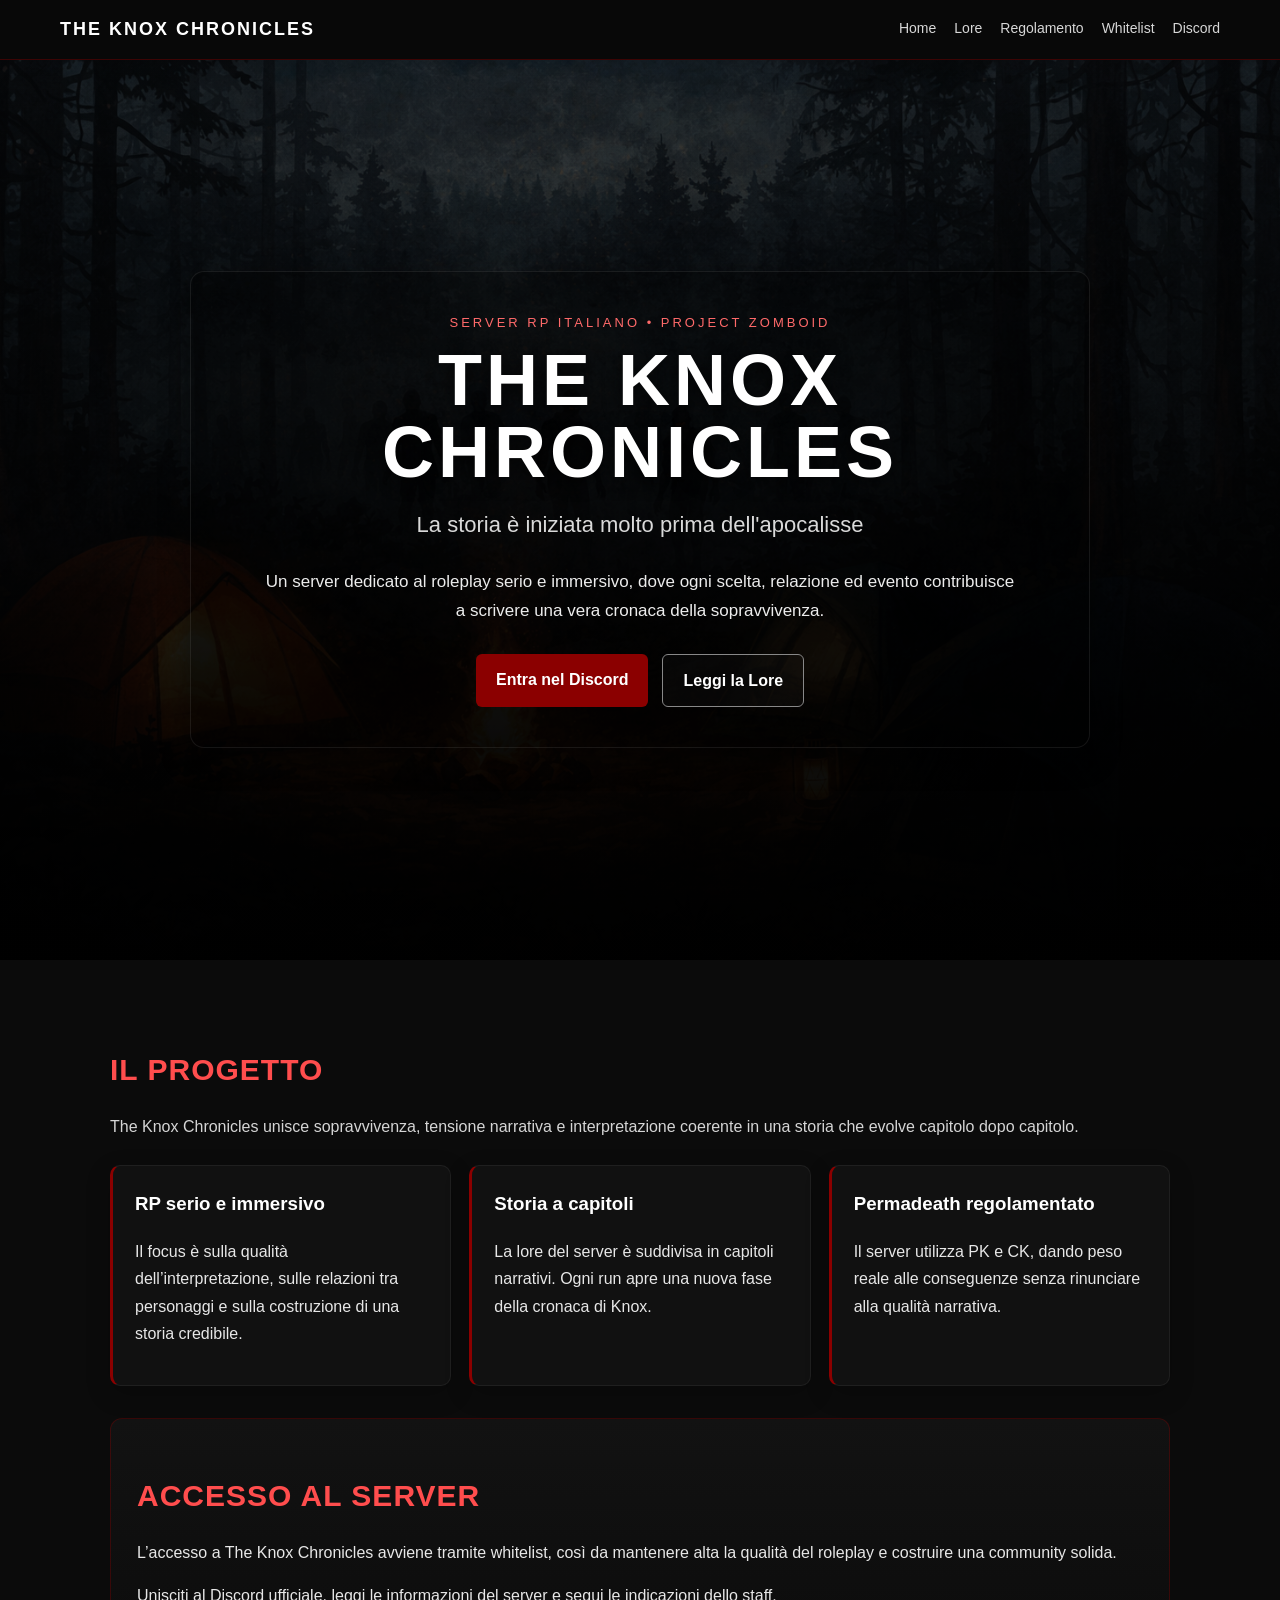
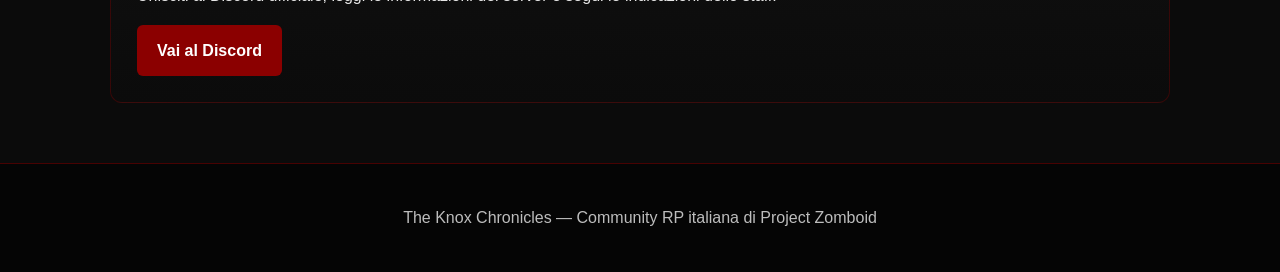
==== commit c49fc0dc: "Update index.html" ====
--- a/index.html
+++ b/index.html
@@ -12,9 +12,10 @@
       <div class="brand">THE KNOX CHRONICLES</div>
       <div class="nav-links">
         <a href="index.html">Home</a>
-        <a href="lore.html">Lore</a>
-        <a href="regolamento.html">Regolamento</a>
-        <a href="https://discord.gg/CyHWagcdwy" target="_blank">Discord</a>
+<a href="lore.html">Lore</a>
+<a href="regolamento.html">Regolamento</a>
+<a href="whitelist.html">Whitelist</a>
+<a href="https://discord.gg/CyHWagcdwy" target="_blank">Discord</a>
       </div>
     </div>
   </nav>
